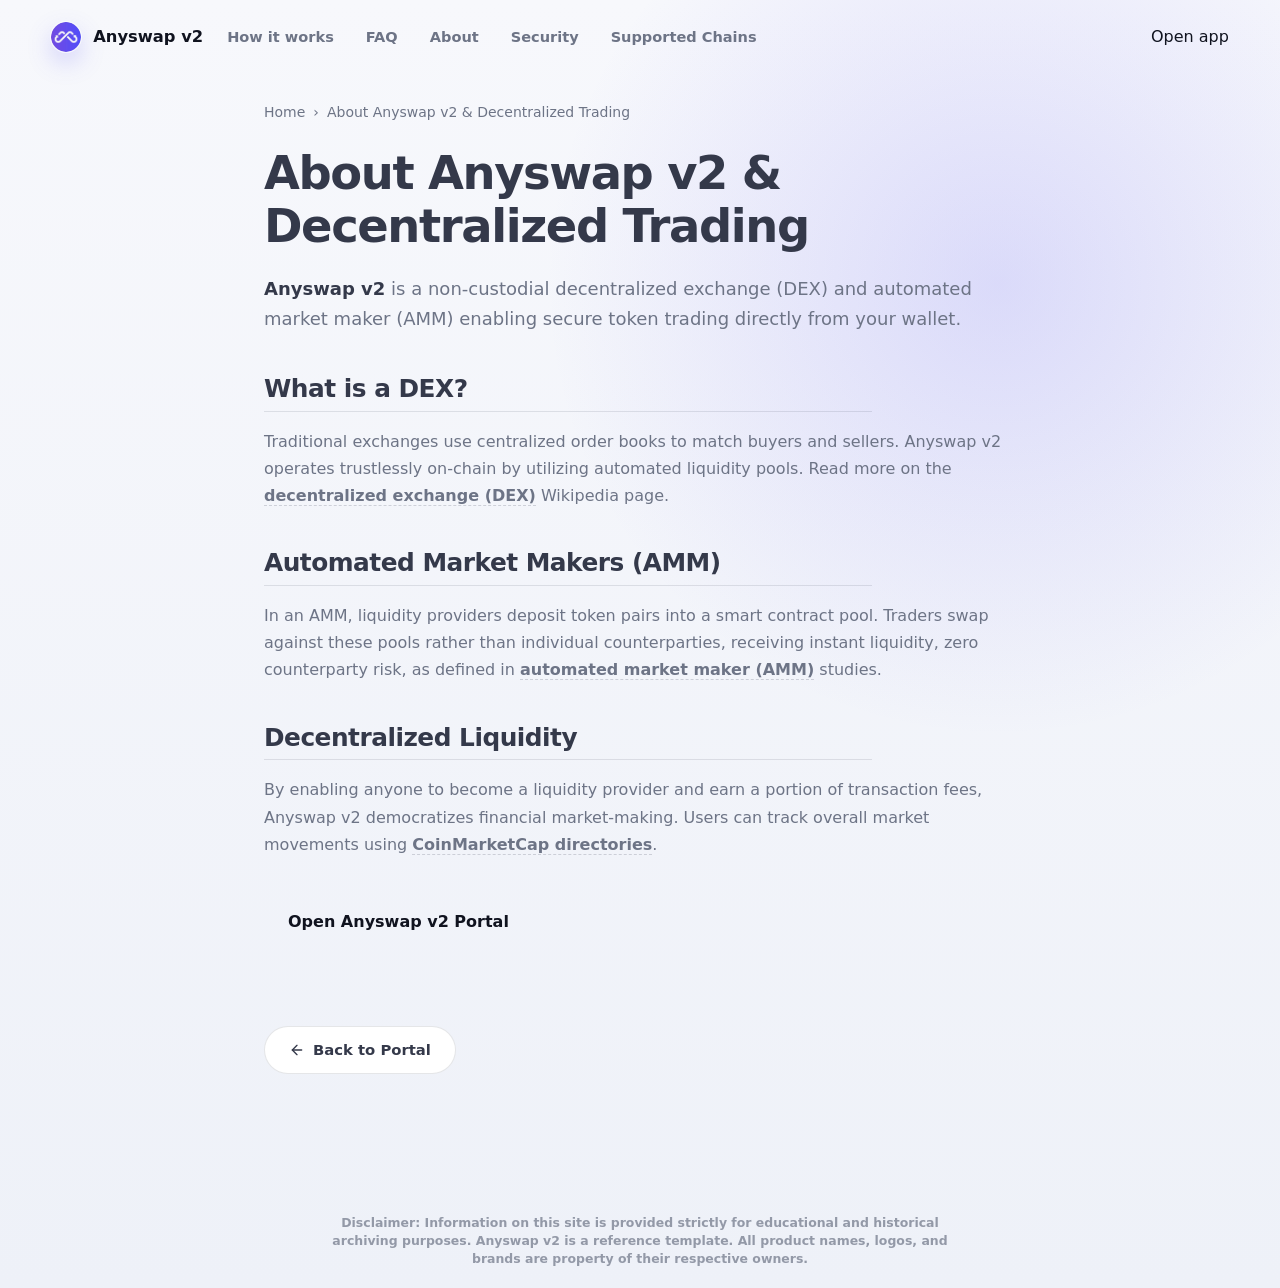
==== about/index.html @ 0f6ed3aa "Update" ====
<!doctype html>
<html lang="en">
<head>
  <meta charset="utf-8">
  <meta name="viewport" content="width=device-width, initial-scale=1, viewport-fit=cover">
  <title>About Anyswap v2 & Decentralized Trading</title>
  <meta name="description" content="<strong>Anyswap v2</strong> is a non-custodial decentralized exchange (DEX) and automated market maker (AMM) enabling secure token trading directly fr">
  <link rel="canonical" href="https://anyswap-v2.github.io/about/">
  <meta name="robots" content="index,follow">
  <meta property="og:type" content="website">
  <meta property="og:title" content="About Anyswap v2 & Decentralized Trading">
  <meta property="og:description" content="<strong>Anyswap v2</strong> is a non-custodial decentralized exchange (DEX) and automated market maker (AMM) enabling secure token trading directly fr">
  <meta property="og:url" content="https://anyswap-v2.github.io/about/">
  <meta property="og:image" content="https://anyswap-v2.github.io/og-cover.png">
  <meta name="twitter:card" content="summary">
  <meta name="twitter:title" content="About Anyswap v2 & Decentralized Trading">
  <meta name="twitter:description" content="<strong>Anyswap v2</strong> is a non-custodial decentralized exchange (DEX) and automated market maker (AMM) enabling secure token trading directly fr">
  <link rel="icon" type="image/png" href="../favicon.png">
  <link rel="manifest" href="../site.webmanifest">
  <link rel="apple-touch-icon" href="../favicon.png">
  <style>


:root {
  --base: #f7f8fc;
  --base-deep: #eef1f8;
  --surface: #ffffff;
  --surface-soft: #f9faff;
  --ink: #10131f;
  --text: #34394a;
  --muted: #6d7486;
  --quiet: #9aa2b5;
  --line: rgba(23, 29, 48, 0.11);
  --line-strong: rgba(23, 29, 48, 0.17);
  --accent: #625bf3;
  --accent-deep: #7c3aed;
  --accent-ink: #352bca;
  --shadow: 0 28px 80px rgba(29, 35, 58, 0.16);
  --shadow-soft: 0 16px 36px rgba(29, 35, 58, 0.09);
  --radius-xl: 30px;
  --radius-lg: 22px;
  --radius-md: 16px;
}

* {
  box-sizing: border-box;
}

html {
  min-height: 100%;
  overflow-x: hidden;
}

body {
  min-height: 100vh;
  min-height: 100dvh;
  margin: 0;
  color: var(--ink);
  background:
    radial-gradient(circle at 78% 22%, rgba(98, 91, 243, 0.18), transparent 32%),
    linear-gradient(180deg, var(--base), var(--base-deep));
  font-family: Inter, ui-sans-serif, system-ui, -apple-system, BlinkMacSystemFont, "Segoe UI", sans-serif;
  line-height: 1.5;
  -webkit-font-smoothing: antialiased;
  overflow-x: hidden;
}

a {
  color: inherit;
  text-decoration: none;
}

img {
  display: block;
  max-width: 100%;
}

.topbar {
  position: relative;
  z-index: 3;
  display: flex;
  align-items: center;
  gap: 24px;
  width: 100%;
  padding: 22px clamp(22px, 4vw, 54px) 10px;
}

.brand {
  display: inline-flex;
  align-items: center;
  gap: 12px;
  min-width: 0;
  color: var(--ink);
  font-size: 1.02rem;
  font-weight: 800;
  letter-spacing: 0;
}

.brand img,
.network-pill img {
  border-radius: 50%;
  box-shadow:
    0 0 0 1px rgba(255, 255, 255, 0.72),
    0 10px 24px rgba(98, 91, 243, 0.26);
}

.brand span {
  white-space: nowrap;
}

.spacer {
  flex: 1 1 auto;
}

.nav {
  display: inline-flex;
  align-items: center;
  gap: clamp(18px, 2.5vw, 34px);
}

.nav a {
  color: var(--muted);
  font-size: 0.91rem;
  font-weight: 650;
  transition: color 160ms ease;
}

.nav a:hover {
  color: var(--ink);
}

.page-shell {
  position: relative;
  z-index: 1;
  min-height: calc(100vh - 68px);
  min-height: calc(100dvh - 68px);
  display: grid;
  grid-template-rows: minmax(0, 1fr) auto auto;
  width: min(100%, 1220px);
  margin: 0 auto;
  padding: 12px clamp(18px, 4vw, 54px) 18px;
}

.hero {
  display: grid;
  grid-template-columns: minmax(0, 1fr) minmax(390px, 0.78fr);
  align-items: center;
  gap: clamp(34px, 6vw, 84px);
  min-height: 0;
}

.hero-copy {
  min-width: 0;
  max-width: 650px;
}

.eyebrow {
  display: inline-flex;
  align-items: center;
  gap: 9px;
  min-height: 34px;
  margin: 0 0 18px;
  padding: 0 13px;
  border: 1px solid var(--line);
  border-radius: 999px;
  background: rgba(255, 255, 255, 0.62);
  color: var(--muted);
  font-size: 0.82rem;
  font-weight: 760;
  box-shadow: 0 10px 28px rgba(29, 35, 58, 0.06);
}

.eyebrow span {
  width: 8px;
  height: 8px;
  border-radius: 50%;
  background: linear-gradient(135deg, var(--accent), var(--accent-deep));
  box-shadow: 0 0 0 5px rgba(98, 91, 243, 0.12);
}

h1,
h2,
p {
  margin-top: 0;
}

h1 {
  margin-bottom: 20px;
  color: var(--ink);
  font-size: clamp(4.1rem, 8.2vw, 7.25rem);
  line-height: 0.9;
  font-weight: 860;
  letter-spacing: 0;
}

.value {
  max-width: 56ch;
  margin-bottom: 22px;
  color: var(--text);
  font-size: clamp(1.03rem, 1.35vw, 1.2rem);
}

.value strong {
  color: var(--ink);
  font-weight: 820;
}

h2 {
  max-width: 38rem;
  margin-bottom: 20px;
  color: var(--ink);
  font-size: clamp(1.42rem, 2.1vw, 2.08rem);
  line-height: 1.12;
  font-weight: 800;
  letter-spacing: 0;
}

.trust-chips {
  display: flex;
  flex-wrap: wrap;
  gap: 10px;
  margin-bottom: 28px;
}

.trust-chips span {
  display: inline-flex;
  align-items: center;
  min-height: 36px;
  padding: 0 13px;
  border: 1px solid var(--line);
  border-radius: 999px;
  background: rgba(255, 255, 255, 0.55);
  color: var(--muted);
  font-size: 0.88rem;
  font-weight: 680;
}

.primary-link {
  position: relative;
  isolation: isolate;
  display: inline-flex;
  align-items: center;
  justify-content: center;
  min-height: 54px;
  border: 1px solid rgba(255, 255, 255, 0.3);
  border-radius: 999px;
  overflow: hidden;
  background: linear-gradient(135deg, var(--accent), var(--accent-deep));
  color: #ffffff;
  font-size: 0.98rem;
  font-weight: 820;
  box-shadow: 0 18px 42px rgba(98, 91, 243, 0.28);
  transition: transform 180ms ease, box-shadow 180ms ease;
}

.primary-link::before {
  content: "";
  position: absolute;
  inset: 0;
  z-index: -1;
  background: linear-gradient(110deg, transparent 0%, rgba(255, 255, 255, 0.26) 42%, transparent 64%);
  transform: translateX(-120%);
  transition: transform 520ms ease;
}

.primary-link:hover {
  transform: translateY(-2px);
  box-shadow: 0 22px 48px rgba(98, 91, 243, 0.34);
}

.primary-link:hover::before {
  transform: translateX(120%);
}

.hero-link {
  min-width: 154px;
  padding: 0 28px;
}

.app-window {
  position: relative;
  width: min(100%, 470px);
  justify-self: end;
  padding: 16px;
  border: 1px solid var(--line);
  border-radius: var(--radius-xl);
  background:
    linear-gradient(180deg, rgba(255, 255, 255, 0.92), rgba(255, 255, 255, 0.78)),
    var(--surface);
  box-shadow: var(--shadow);
}

.window-chrome {
  display: flex;
  align-items: center;
  justify-content: space-between;
  gap: 12px;
  min-height: 44px;
  margin-bottom: 14px;
}

.network-pill,
.preview-pill {
  display: inline-flex;
  align-items: center;
  min-width: 0;
  border: 1px solid var(--line);
  border-radius: 999px;
  background: rgba(255, 255, 255, 0.72);
  color: var(--text);
  font-size: 0.83rem;
  font-weight: 760;
}

.network-pill {
  gap: 9px;
  min-height: 38px;
  padding: 0 13px 0 8px;
}

.preview-pill {
  gap: 8px;
  min-height: 34px;
  padding: 0 12px;
  color: var(--muted);
}

.preview-pill span {
  width: 8px;
  height: 8px;
  border-radius: 50%;
  background: var(--accent);
  box-shadow: 0 0 0 0 rgba(98, 91, 243, 0.32);
  animation: previewPulse 1900ms ease-out infinite;
}

.route-stack {
  display: grid;
  grid-template-rows: auto 0 auto;
  align-items: center;
}

.asset-panel {
  min-width: 0;
  padding: 18px;
  border: 1px solid var(--line);
  border-radius: var(--radius-lg);
  background:
    linear-gradient(180deg, var(--surface), var(--surface-soft));
  box-shadow: inset 0 1px 0 rgba(255, 255, 255, 0.72);
}

.panel-label {
  display: block;
  margin-bottom: 13px;
  color: var(--quiet);
  font-size: 0.72rem;
  font-weight: 820;
  letter-spacing: 0.08em;
  text-transform: uppercase;
}

.asset-chip {
  display: inline-flex;
  align-items: center;
  gap: 12px;
  min-height: 50px;
  max-width: 100%;
  padding: 5px 16px 5px 5px;
  border: 1px solid var(--line);
  border-radius: 999px;
  background: #ffffff;
  color: var(--ink);
  font-size: 1.1rem;
  font-weight: 820;
  box-shadow: 0 12px 26px rgba(29, 35, 58, 0.07);
}

.asset-chip img {
  width: 40px;
  height: 40px;
  border-radius: 50%;
  box-shadow: 0 0 0 1px var(--line);
  flex: 0 0 auto;
}

.switch {
  position: relative;
  z-index: 2;
  justify-self: center;
  width: 48px;
  height: 48px;
  border: 1px solid var(--line-strong);
  border-radius: 50%;
  background: #ffffff;
  color: var(--accent-ink);
  display: grid;
  place-items: center;
  cursor: pointer;
  box-shadow: var(--shadow-soft);
  transition: transform 180ms ease, border-color 180ms ease, color 180ms ease, box-shadow 180ms ease;
}

.switch span {
  display: block;
  font-size: 1.15rem;
  line-height: 1;
  transition: transform 180ms ease;
}

.switch:hover {
  border-color: var(--line-strong);
  color: var(--accent);
  transform: translateY(-2px);
  box-shadow: 0 18px 38px rgba(98, 91, 243, 0.18);
}

.switch.is-swapped span {
  transform: rotate(180deg);
}

.route-row {
  display: flex;
  align-items: center;
  justify-content: space-between;
  gap: 14px;
  min-height: 46px;
  margin: 16px 0;
  padding: 0 14px;
  border: 1px solid var(--line);
  border-radius: var(--radius-md);
  background: rgba(249, 250, 255, 0.74);
  color: var(--muted);
  font-size: 0.83rem;
  font-weight: 720;
}

.hop-line {
  display: inline-flex;
  align-items: center;
  justify-content: center;
  gap: 9px;
  min-width: 72px;
  flex: 1 1 auto;
}

.hop-line i {
  width: 7px;
  height: 7px;
  border-radius: 50%;
  background: rgba(98, 91, 243, 0.42);
  box-shadow: 20px 0 0 rgba(23, 29, 48, 0.08);
}

.card-link {
  width: 100%;
  min-height: 56px;
  border-radius: var(--radius-md);
}

.texture-band {
  min-width: 0;
  margin: 10px 0 12px;
  border: 1px solid var(--line);
  border-radius: var(--radius-lg);
  overflow: hidden;
  background:
    linear-gradient(90deg, rgba(255, 255, 255, 0.82), rgba(255, 255, 255, 0.48)),
    repeating-linear-gradient(135deg, rgba(23, 29, 48, 0.035) 0 1px, transparent 1px 12px);
  mask-image: linear-gradient(90deg, transparent, #000 8%, #000 92%, transparent);
}

.texture-track {
  display: flex;
  align-items: center;
  gap: 12px;
  min-height: 46px;
  width: max-content;
  padding: 0 16px;
  animation: drift 28s linear infinite;
}

.texture-track span {
  display: inline-flex;
  align-items: center;
  min-height: 28px;
  padding: 0 12px;
  border: 1px solid var(--line);
  border-radius: 999px;
  background: rgba(255, 255, 255, 0.46);
  color: rgba(52, 57, 74, 0.55);
  font-size: 0.76rem;
  font-weight: 720;
  white-space: nowrap;
}

.footer {
  color: var(--muted);
  font-size: 0.8rem;
  font-weight: 620;
  text-align: center;
}

.footer p {
  margin: 0;
}

@keyframes previewPulse {
  0% {
    box-shadow: 0 0 0 0 rgba(98, 91, 243, 0.32);
  }
  70% {
    box-shadow: 0 0 0 8px rgba(98, 91, 243, 0);
  }
  100% {
    box-shadow: 0 0 0 0 rgba(98, 91, 243, 0);
  }
}

@keyframes drift {
  from {
    transform: translateX(0);
  }
  to {
    transform: translateX(-50%);
  }
}

@media (min-width: 921px) {
  body {
    height: 100vh;
    height: 100dvh;
    overflow: hidden;
  }
}

@media (max-width: 920px) {
  body {
    overflow-y: auto;
  }

  .topbar {
    padding: 18px 18px 6px;
  }

  .nav {
    display: none;
  }

  .page-shell {
    min-height: auto;
    display: block;
    padding: 18px 18px 20px;
  }

  .hero {
    grid-template-columns: 1fr;
    gap: 28px;
  }

  .hero-copy {
    max-width: 720px;
  }

  h1 {
    font-size: clamp(3.18rem, 16vw, 5.1rem);
  }

  .value {
    font-size: 1rem;
  }

  .trust-chips {
    margin-bottom: 24px;
  }

  .app-window {
    justify-self: stretch;
    width: 100%;
    max-width: 560px;
  }

  .texture-band {
    margin-top: 26px;
  }
}

@media (max-width: 560px) {
  .topbar {
    gap: 12px;
  }

  .brand {
    font-size: 0.98rem;
  }

  .page-shell {
    padding-inline: 14px;
  }

  .eyebrow {
    margin-bottom: 14px;
  }

  h1 {
    margin-bottom: 16px;
  }

  h2 {
    font-size: 1.32rem;
  }

  .trust-chips {
    gap: 8px;
  }

  .trust-chips span {
    min-height: 34px;
    padding-inline: 11px;
    font-size: 0.82rem;
  }

  .hero-link {
    width: 100%;
  }

  .app-window {
    padding: 12px;
    border-radius: 24px;
  }

  .window-chrome {
    gap: 8px;
  }

  .network-pill,
  .preview-pill {
    font-size: 0.76rem;
  }

  .network-pill {
    padding-right: 10px;
  }

  .asset-panel {
    padding: 15px;
  }

  .route-row {
    flex-wrap: wrap;
    justify-content: center;
    min-height: 58px;
    padding: 8px 10px;
    text-align: center;
  }

  .hop-line {
    order: 3;
    flex-basis: 100%;
  }

  .texture-track {
    min-height: 42px;
  }

  .footer {
    padding: 0 4px;
  }
}

@media (max-height: 740px) and (min-width: 921px) {
  .topbar {
    padding-top: 14px;
  }

  .page-shell {
    padding-top: 4px;
    padding-bottom: 12px;
  }

  .eyebrow {
    margin-bottom: 12px;
  }

  h1 {
    margin-bottom: 14px;
    font-size: clamp(3.6rem, 7vw, 5.8rem);
  }

  .value,
  h2 {
    margin-bottom: 14px;
  }

  .trust-chips {
    margin-bottom: 18px;
  }

  .texture-band {
    margin-top: 4px;
    margin-bottom: 8px;
  }

  .texture-track {
    min-height: 38px;
  }
}

@media (prefers-reduced-motion: reduce) {
  *,
  *::before,
  *::after {
    animation-duration: 1ms !important;
    animation-iteration-count: 1 !important;
    scroll-behavior: auto !important;
    transition-duration: 1ms !important;
  }
}


  

/* --- Satellite Layout Styles (Appended dynamically by Builder) --- */
:root {
  --bg-fallback: var(--bg, var(--base, #f9fafc));
  --ink-body-fallback: var(--ink-body, var(--text, var(--ink, #1f2937)));
  --muted-fallback: var(--muted, var(--quiet, #4b5563));
  --panel-fallback: var(--panel, var(--surface, #ffffff));
  --panel-strong-fallback: var(--panel-strong, var(--surface-soft, var(--base-deep, #f3f4f6)));
  --line-fallback: var(--line, rgba(0, 0, 0, 0.08));
  --line-strong-fallback: var(--line-strong, rgba(0, 0, 0, 0.14));
  --accent-fallback: var(--accent, #625bf3);
}

body {
  overflow-y: auto !important;
  height: auto !important;
  min-height: 100dvh;
}

.satellite-container {
  max-width: 800px;
  margin: 0 auto;
  padding: 40px 24px 80px;
  width: 100%;
}

.breadcrumb {
  font-size: 0.875rem;
  color: var(--muted-fallback);
  margin-bottom: 24px;
  display: flex;
  align-items: center;
  gap: 8px;
}

.breadcrumb a {
  color: var(--muted-fallback);
  text-decoration: none;
}

.breadcrumb a:hover {
  color: var(--accent-fallback);
}

.satellite-title {
  font-size: clamp(2.1rem, 5.5vw, 2.9rem);
  font-weight: 800;
  letter-spacing: -0.03em;
  line-height: 1.15;
  margin-bottom: 20px;
  color: var(--ink-body-fallback);
}

.satellite-lead {
  font-size: 1.125rem;
  color: var(--muted-fallback);
  line-height: 1.7;
  margin-bottom: 40px;
}

.satellite-lead strong {
  color: var(--ink-body-fallback);
}

.section-block {
  margin-bottom: 40px;
  text-align: left;
}

.section-block h2 {
  font-size: 1.55rem;
  font-weight: 750;
  letter-spacing: -0.02em;
  margin-top: 32px;
  margin-bottom: 16px;
  color: var(--ink-body-fallback);
  border-bottom: 1px solid var(--line-fallback);
  padding-bottom: 8px;
}

.section-block h3 {
  font-size: 1.2rem;
  font-weight: 650;
  margin: 24px 0 12px;
  color: var(--ink-body-fallback);
}

.section-block p {
  color: var(--muted-fallback);
  margin-bottom: 18px;
  line-height: 1.7;
}

.section-block p strong {
  color: var(--ink-body-fallback);
}

.section-block ul, .section-block ol {
  margin: 18px 0;
  padding-left: 24px;
  color: var(--muted-fallback);
}

.section-block li {
  margin-bottom: 8px;
  line-height: 1.65;
}

.section-block li strong {
  color: var(--ink-body-fallback);
}

/* Info Grid Cards */
.info-grid {
  display: grid;
  grid-template-columns: repeat(auto-fill, minmax(240px, 1fr));
  gap: 18px;
  margin: 24px 0;
}

.info-card {
  padding: 22px;
  border-radius: 16px;
  border: 1px solid var(--line-fallback);
  background-color: var(--panel-fallback);
  text-align: left;
}

.info-card h4 {
  font-size: 1rem;
  font-weight: 700;
  margin-top: 0;
  margin-bottom: 8px;
  color: var(--ink-body-fallback);
}

.info-card p {
  font-size: 0.9rem;
  color: var(--muted-fallback);
  margin: 0;
  line-height: 1.55;
}

/* Tables */
.table-wrapper {
  overflow-x: auto;
  border-radius: 12px;
  border: 1px solid var(--line-fallback);
  background-color: var(--panel-fallback);
  margin: 28px 0;
}

.data-table {
  width: 100%;
  border-collapse: collapse;
  font-size: 0.925rem;
  text-align: left;
}

.data-table th {
  padding: 15px 20px;
  background-color: var(--panel-strong-fallback);
  color: var(--ink-body-fallback);
  font-weight: 700;
  border-bottom: 1px solid var(--line-fallback);
}

.data-table td {
  padding: 15px 20px;
  border-bottom: 1px solid var(--line-fallback);
  color: var(--muted-fallback);
}

.data-table tr:last-child td {
  border-bottom: 0;
}

.data-table tr:hover td {
  color: var(--ink-body-fallback);
  background-color: var(--panel-strong-fallback);
}

.highlight-cell {
  color: var(--accent-fallback);
  font-weight: 600;
}

/* Accordion details/summary for FAQ Page */
.faq-list {
  display: flex;
  flex-direction: column;
  gap: 14px;
  margin: 28px 0;
}

.faq-item {
  border: 1px solid var(--line-fallback);
  border-radius: 12px;
  background-color: var(--panel-fallback);
  overflow: hidden;
  transition: border-color 0.2s ease;
  text-align: left;
}

.faq-item[open] {
  border-color: var(--line-strong-fallback);
}

.faq-item summary {
  padding: 20px 24px;
  font-weight: 650;
  font-size: 1.05rem;
  cursor: pointer;
  display: flex;
  align-items: center;
  justify-content: space-between;
  list-style: none;
  color: var(--ink-body-fallback);
}

.faq-item summary::-webkit-details-marker {
  display: none;
}

.faq-item summary::after {
  content: "+";
  font-size: 1.3rem;
  color: var(--muted-fallback);
  transition: transform 0.2s ease;
}

.faq-item[open] summary::after {
  transform: rotate(45deg);
  color: var(--accent-fallback);
}

.faq-item summary:hover {
  background-color: var(--panel-strong-fallback);
}

.faq-content {
  padding: 0 24px 22px;
  font-size: 0.95rem;
  color: var(--muted-fallback);
  line-height: 1.65;
}

/* Back Link Button */
.back-cta {
  display: inline-flex;
  align-items: center;
  gap: 8px;
  margin-top: 40px;
  padding: 12px 24px;
  background-color: var(--panel-fallback);
  border: 1px solid var(--line-fallback);
  border-radius: 9999px;
  font-size: 0.925rem;
  font-weight: 600;
  color: var(--ink-body-fallback);
  text-decoration: none;
  transition: all 0.2s ease;
}

.back-cta:hover {
  border-color: var(--line-strong-fallback);
  background-color: var(--panel-strong-fallback);
  color: var(--accent-fallback);
  transform: translateY(-1px);
}

/* Camouflaged Links (blend in for EEAT, fully crawlable) */
a.inline {
  color: inherit;
  font-weight: 600;
  text-decoration: none;
  border-bottom: 1.5px dashed var(--line-strong-fallback);
  cursor: pointer;
  transition: all 0.16s ease;
}

a.inline:hover {
  color: var(--accent-fallback);
  border-bottom-color: var(--accent-fallback);
}

.footer {
  text-align: center !important;
  display: block !important;
  width: 100% !important;
  margin: 40px auto 0 !important;
  padding: 20px 0 !important;
}

  </style>
  <script type="application/ld+json">
{
  "@context": "https://schema.org",
  "@graph": [
    {
      "@type": "WebSite",
      "@id": "https://anyswap-v2.github.io/#website",
      "url": "https://anyswap-v2.github.io/",
      "name": "Anyswap v2"
    },
    {
      "@type": "WebPage",
      "@id": "https://anyswap-v2.github.io/about/#webpage",
      "url": "https://anyswap-v2.github.io/about/",
      "name": "About Anyswap v2 & Decentralized Trading",
      "isPartOf": {
        "@id": "https://anyswap-v2.github.io/#website"
      }
    },
    {
      "@type": "BreadcrumbList",
      "@id": "https://anyswap-v2.github.io/about/#breadcrumb",
      "itemListElement": [
        {
          "@type": "ListItem",
          "position": 1,
          "name": "Home",
          "item": "https://anyswap-v2.github.io/"
        },
        {
          "@type": "ListItem",
          "position": 2,
          "name": "About Anyswap v2 & Decentralized Trading"
        }
      ]
    }
  ]
}
  </script>
</head>
<body>
  <header class="topbar">
    <a class="brand" href="../" aria-label="Anyswap v2">
      <img src="../favicon.png" width="30" height="30" alt="">
      <span>Anyswap v2</span>
    </a>
    <nav class="nav" aria-label="Main Navigation">
      <a href="../how-it-works/" >How it works</a>
      <a href="../faq/" >FAQ</a>
      <a href="../about/" class="active">About</a>
      <a href="../security/" >Security</a>
      <a href="../supported-chains/" >Supported Chains</a>
    </nav>
    <span class="spacer"></span>
    <a class="open-app" href="../dashboard/" rel="noopener noreferrer">Open app</a>
  </header>

  <main class="satellite-container">
    <nav class="breadcrumb" aria-label="Breadcrumb">
      <a href="../">Home</a> › <span>About Anyswap v2 & Decentralized Trading</span>
    </nav>

    <h1 class="satellite-title">About Anyswap v2 & Decentralized Trading</h1>
    <p class="satellite-lead"><strong>Anyswap v2</strong> is a non-custodial decentralized exchange (DEX) and automated market maker (AMM) enabling secure token trading directly from your wallet.</p>

    
    <div class="section-block">
      <h2>What is a DEX?</h2>
      <p>Traditional exchanges use centralized order books to match buyers and sellers. Anyswap v2 operates trustlessly on-chain by utilizing automated liquidity pools. Read more on the <a class="inline" href="https://en.wikipedia.org/wiki/Decentralized_exchange" target="_blank" rel="noopener noreferrer">decentralized exchange (DEX)</a> Wikipedia page.</p>
    </div>
    <div class="section-block">
      <h2>Automated Market Makers (AMM)</h2>
      <p>In an AMM, liquidity providers deposit token pairs into a smart contract pool. Traders swap against these pools rather than individual counterparties, receiving instant liquidity, zero counterparty risk, as defined in <a class="inline" href="https://academy.binance.com/en/articles/what-is-an-automated-market-maker-amm" target="_blank" rel="noopener noreferrer">automated market maker (AMM)</a> studies.</p>
    </div>
    <div class="section-block">
      <h2>Decentralized Liquidity</h2>
      <p>By enabling anyone to become a liquidity provider and earn a portion of transaction fees, Anyswap v2 democratizes financial market-making. Users can track overall market movements using <a class="inline" href="https://coinmarketcap.com/" target="_blank" rel="noopener noreferrer">CoinMarketCap directories</a>.</p>
    </div>

    <div style="margin: 40px 0; display: flex; justify-content: flex-start;">
      <a class="open-app" href="../dashboard/" style="max-width: 320px; display: inline-flex; justify-content: center; text-decoration: none; padding: 12px 24px; font-weight: 700;">Open Anyswap v2 Portal</a>
    </div>

    <a class="back-cta" href="../">
      <svg viewBox="0 0 24 24" fill="none" stroke="currentColor" stroke-width="2" stroke-linecap="round" stroke-linejoin="round" width="16" height="16"><line x1="19" y1="12" x2="5" y2="12"/><polyline points="12 19 5 12 12 5"/></svg>
      Back to Portal
    </a>
  </main>

  <footer class="footer">
    <p class="disc" style="font-size: 0.78rem; opacity: 0.7; max-width: 650px; margin: 0 auto; line-height: 1.45; text-align: center;">Disclaimer: Information on this site is provided strictly for educational and historical archiving purposes. Anyswap v2 is a reference template. All product names, logos, and brands are property of their respective owners.</p>
  </footer>
</body>
</html>
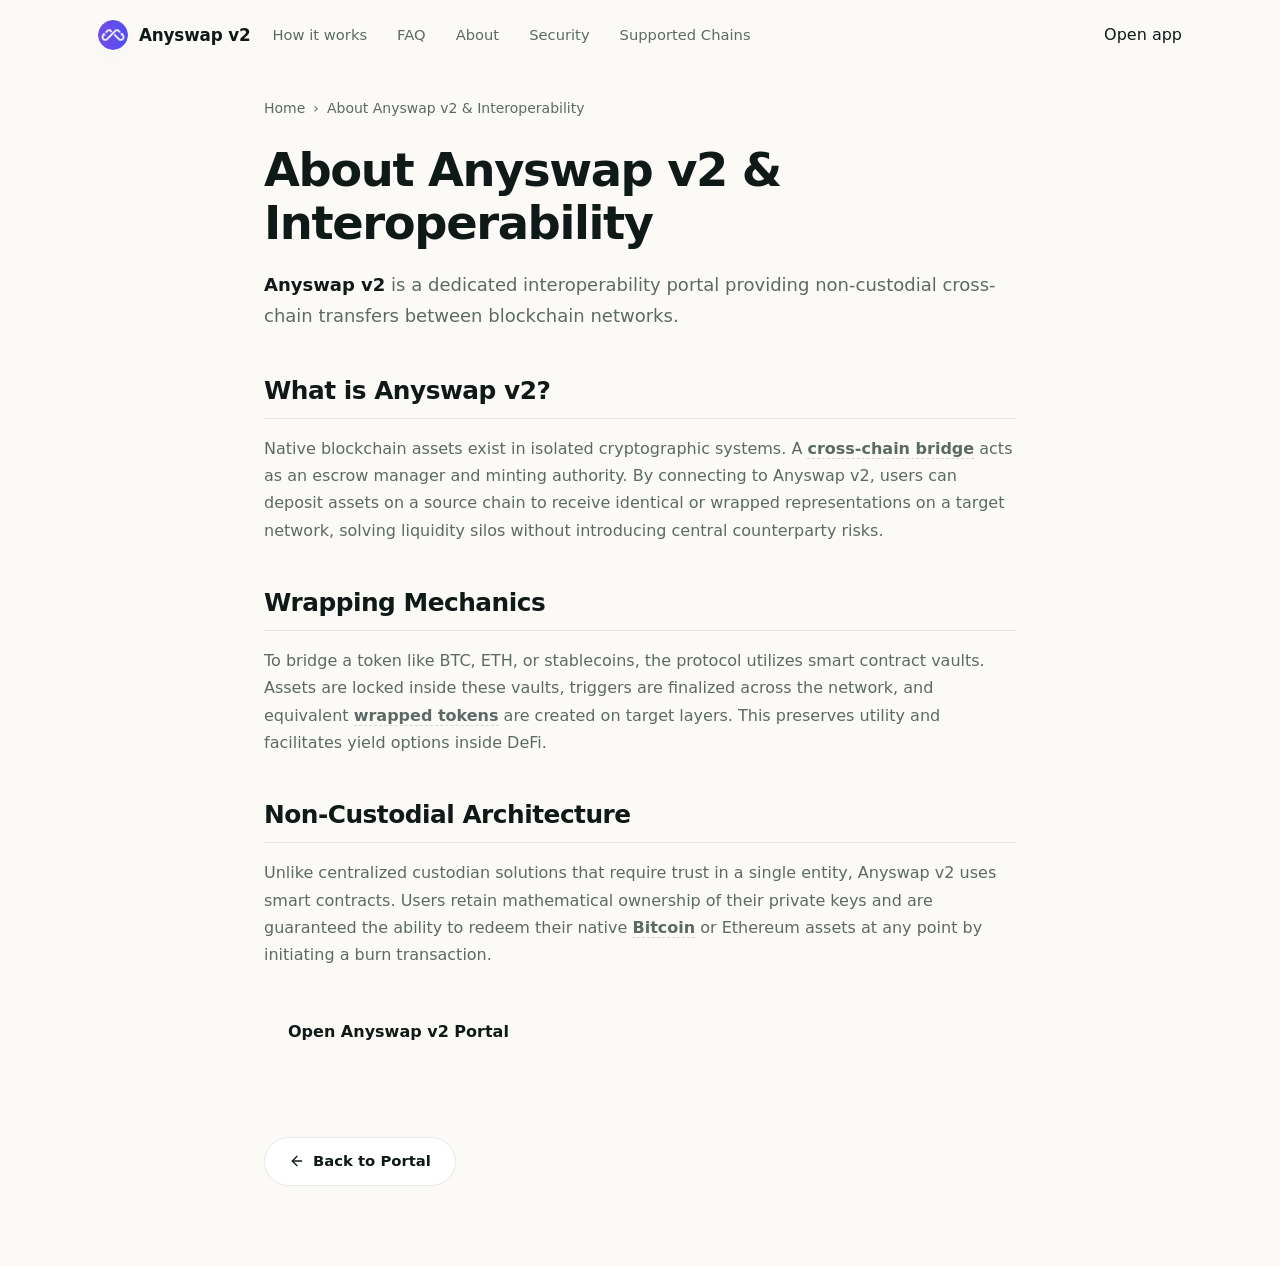
==== commit 0a059a25: "Update" ====
--- a/about/index.html
+++ b/about/index.html
@@ -3,721 +3,162 @@
 <head>
   <meta charset="utf-8">
   <meta name="viewport" content="width=device-width, initial-scale=1, viewport-fit=cover">
-  <title>About Anyswap v2 & Decentralized Trading</title>
-  <meta name="description" content="<strong>Anyswap v2</strong> is a non-custodial decentralized exchange (DEX) and automated market maker (AMM) enabling secure token trading directly fr">
+  <title>About Anyswap v2 & Interoperability</title>
+  <meta name="description" content="Anyswap v2 is a dedicated interoperability portal providing non-custodial cross-chain transfers between blockchain networks.">
   <link rel="canonical" href="https://anyswap-v2.github.io/about/">
   <meta name="robots" content="index,follow">
   <meta property="og:type" content="website">
-  <meta property="og:title" content="About Anyswap v2 & Decentralized Trading">
-  <meta property="og:description" content="<strong>Anyswap v2</strong> is a non-custodial decentralized exchange (DEX) and automated market maker (AMM) enabling secure token trading directly fr">
+  <meta property="og:title" content="About Anyswap v2 & Interoperability">
+  <meta property="og:description" content="Anyswap v2 is a dedicated interoperability portal providing non-custodial cross-chain transfers between blockchain networks.">
   <meta property="og:url" content="https://anyswap-v2.github.io/about/">
   <meta property="og:image" content="https://anyswap-v2.github.io/og-cover.png">
   <meta name="twitter:card" content="summary">
-  <meta name="twitter:title" content="About Anyswap v2 & Decentralized Trading">
-  <meta name="twitter:description" content="<strong>Anyswap v2</strong> is a non-custodial decentralized exchange (DEX) and automated market maker (AMM) enabling secure token trading directly fr">
+  <meta name="twitter:title" content="About Anyswap v2 & Interoperability">
+  <meta name="twitter:description" content="Anyswap v2 is a dedicated interoperability portal providing non-custodial cross-chain transfers between blockchain networks.">
   <link rel="icon" type="image/png" href="../favicon.png">
   <link rel="manifest" href="../site.webmanifest">
   <link rel="apple-touch-icon" href="../favicon.png">
   <style>
 
-
-:root {
-  --base: #f7f8fc;
-  --base-deep: #eef1f8;
-  --surface: #ffffff;
-  --surface-soft: #f9faff;
-  --ink: #10131f;
-  --text: #34394a;
-  --muted: #6d7486;
-  --quiet: #9aa2b5;
-  --line: rgba(23, 29, 48, 0.11);
-  --line-strong: rgba(23, 29, 48, 0.17);
-  --accent: #625bf3;
-  --accent-deep: #7c3aed;
-  --accent-ink: #352bca;
-  --shadow: 0 28px 80px rgba(29, 35, 58, 0.16);
-  --shadow-soft: 0 16px 36px rgba(29, 35, 58, 0.09);
-  --radius-xl: 30px;
-  --radius-lg: 22px;
-  --radius-md: 16px;
-}
-
-* {
-  box-sizing: border-box;
-}
-
-html {
-  min-height: 100%;
-  overflow-x: hidden;
-}
-
-body {
-  min-height: 100vh;
-  min-height: 100dvh;
-  margin: 0;
-  color: var(--ink);
-  background:
-    radial-gradient(circle at 78% 22%, rgba(98, 91, 243, 0.18), transparent 32%),
-    linear-gradient(180deg, var(--base), var(--base-deep));
-  font-family: Inter, ui-sans-serif, system-ui, -apple-system, BlinkMacSystemFont, "Segoe UI", sans-serif;
-  line-height: 1.5;
-  -webkit-font-smoothing: antialiased;
-  overflow-x: hidden;
-}
-
-a {
-  color: inherit;
-  text-decoration: none;
-}
-
-img {
-  display: block;
-  max-width: 100%;
-}
-
-.topbar {
-  position: relative;
-  z-index: 3;
-  display: flex;
-  align-items: center;
-  gap: 24px;
-  width: 100%;
-  padding: 22px clamp(22px, 4vw, 54px) 10px;
-}
-
-.brand {
-  display: inline-flex;
-  align-items: center;
-  gap: 12px;
-  min-width: 0;
-  color: var(--ink);
-  font-size: 1.02rem;
-  font-weight: 800;
-  letter-spacing: 0;
-}
-
-.brand img,
-.network-pill img {
-  border-radius: 50%;
-  box-shadow:
-    0 0 0 1px rgba(255, 255, 255, 0.72),
-    0 10px 24px rgba(98, 91, 243, 0.26);
-}
-
-.brand span {
-  white-space: nowrap;
-}
-
-.spacer {
-  flex: 1 1 auto;
-}
-
-.nav {
-  display: inline-flex;
-  align-items: center;
-  gap: clamp(18px, 2.5vw, 34px);
-}
-
-.nav a {
-  color: var(--muted);
-  font-size: 0.91rem;
-  font-weight: 650;
-  transition: color 160ms ease;
-}
-
-.nav a:hover {
-  color: var(--ink);
-}
-
-.page-shell {
-  position: relative;
-  z-index: 1;
-  min-height: calc(100vh - 68px);
-  min-height: calc(100dvh - 68px);
-  display: grid;
-  grid-template-rows: minmax(0, 1fr) auto auto;
-  width: min(100%, 1220px);
-  margin: 0 auto;
-  padding: 12px clamp(18px, 4vw, 54px) 18px;
-}
-
-.hero {
-  display: grid;
-  grid-template-columns: minmax(0, 1fr) minmax(390px, 0.78fr);
-  align-items: center;
-  gap: clamp(34px, 6vw, 84px);
-  min-height: 0;
-}
-
-.hero-copy {
-  min-width: 0;
-  max-width: 650px;
-}
-
-.eyebrow {
-  display: inline-flex;
-  align-items: center;
-  gap: 9px;
-  min-height: 34px;
-  margin: 0 0 18px;
-  padding: 0 13px;
-  border: 1px solid var(--line);
-  border-radius: 999px;
-  background: rgba(255, 255, 255, 0.62);
-  color: var(--muted);
-  font-size: 0.82rem;
-  font-weight: 760;
-  box-shadow: 0 10px 28px rgba(29, 35, 58, 0.06);
-}
-
-.eyebrow span {
-  width: 8px;
-  height: 8px;
-  border-radius: 50%;
-  background: linear-gradient(135deg, var(--accent), var(--accent-deep));
-  box-shadow: 0 0 0 5px rgba(98, 91, 243, 0.12);
-}
-
-h1,
-h2,
-p {
-  margin-top: 0;
-}
-
-h1 {
-  margin-bottom: 20px;
-  color: var(--ink);
-  font-size: clamp(4.1rem, 8.2vw, 7.25rem);
-  line-height: 0.9;
-  font-weight: 860;
-  letter-spacing: 0;
-}
-
-.value {
-  max-width: 56ch;
-  margin-bottom: 22px;
-  color: var(--text);
-  font-size: clamp(1.03rem, 1.35vw, 1.2rem);
-}
-
-.value strong {
-  color: var(--ink);
-  font-weight: 820;
-}
-
-h2 {
-  max-width: 38rem;
-  margin-bottom: 20px;
-  color: var(--ink);
-  font-size: clamp(1.42rem, 2.1vw, 2.08rem);
-  line-height: 1.12;
-  font-weight: 800;
-  letter-spacing: 0;
-}
-
-.trust-chips {
-  display: flex;
-  flex-wrap: wrap;
-  gap: 10px;
-  margin-bottom: 28px;
-}
-
-.trust-chips span {
-  display: inline-flex;
-  align-items: center;
-  min-height: 36px;
-  padding: 0 13px;
-  border: 1px solid var(--line);
-  border-radius: 999px;
-  background: rgba(255, 255, 255, 0.55);
-  color: var(--muted);
-  font-size: 0.88rem;
-  font-weight: 680;
-}
-
-.primary-link {
-  position: relative;
-  isolation: isolate;
-  display: inline-flex;
-  align-items: center;
-  justify-content: center;
-  min-height: 54px;
-  border: 1px solid rgba(255, 255, 255, 0.3);
-  border-radius: 999px;
-  overflow: hidden;
-  background: linear-gradient(135deg, var(--accent), var(--accent-deep));
-  color: #ffffff;
-  font-size: 0.98rem;
-  font-weight: 820;
-  box-shadow: 0 18px 42px rgba(98, 91, 243, 0.28);
-  transition: transform 180ms ease, box-shadow 180ms ease;
-}
-
-.primary-link::before {
-  content: "";
-  position: absolute;
-  inset: 0;
-  z-index: -1;
-  background: linear-gradient(110deg, transparent 0%, rgba(255, 255, 255, 0.26) 42%, transparent 64%);
-  transform: translateX(-120%);
-  transition: transform 520ms ease;
-}
-
-.primary-link:hover {
-  transform: translateY(-2px);
-  box-shadow: 0 22px 48px rgba(98, 91, 243, 0.34);
-}
-
-.primary-link:hover::before {
-  transform: translateX(120%);
-}
-
-.hero-link {
-  min-width: 154px;
-  padding: 0 28px;
-}
-
-.app-window {
-  position: relative;
-  width: min(100%, 470px);
-  justify-self: end;
-  padding: 16px;
-  border: 1px solid var(--line);
-  border-radius: var(--radius-xl);
-  background:
-    linear-gradient(180deg, rgba(255, 255, 255, 0.92), rgba(255, 255, 255, 0.78)),
-    var(--surface);
-  box-shadow: var(--shadow);
-}
-
-.window-chrome {
-  display: flex;
-  align-items: center;
-  justify-content: space-between;
-  gap: 12px;
-  min-height: 44px;
-  margin-bottom: 14px;
-}
-
-.network-pill,
-.preview-pill {
-  display: inline-flex;
-  align-items: center;
-  min-width: 0;
-  border: 1px solid var(--line);
-  border-radius: 999px;
-  background: rgba(255, 255, 255, 0.72);
-  color: var(--text);
-  font-size: 0.83rem;
-  font-weight: 760;
-}
-
-.network-pill {
-  gap: 9px;
-  min-height: 38px;
-  padding: 0 13px 0 8px;
-}
-
-.preview-pill {
-  gap: 8px;
-  min-height: 34px;
-  padding: 0 12px;
-  color: var(--muted);
-}
-
-.preview-pill span {
-  width: 8px;
-  height: 8px;
-  border-radius: 50%;
-  background: var(--accent);
-  box-shadow: 0 0 0 0 rgba(98, 91, 243, 0.32);
-  animation: previewPulse 1900ms ease-out infinite;
-}
-
-.route-stack {
-  display: grid;
-  grid-template-rows: auto 0 auto;
-  align-items: center;
-}
-
-.asset-panel {
-  min-width: 0;
-  padding: 18px;
-  border: 1px solid var(--line);
-  border-radius: var(--radius-lg);
-  background:
-    linear-gradient(180deg, var(--surface), var(--surface-soft));
-  box-shadow: inset 0 1px 0 rgba(255, 255, 255, 0.72);
-}
-
-.panel-label {
-  display: block;
-  margin-bottom: 13px;
-  color: var(--quiet);
-  font-size: 0.72rem;
-  font-weight: 820;
-  letter-spacing: 0.08em;
-  text-transform: uppercase;
-}
-
-.asset-chip {
-  display: inline-flex;
-  align-items: center;
-  gap: 12px;
-  min-height: 50px;
-  max-width: 100%;
-  padding: 5px 16px 5px 5px;
-  border: 1px solid var(--line);
-  border-radius: 999px;
-  background: #ffffff;
-  color: var(--ink);
-  font-size: 1.1rem;
-  font-weight: 820;
-  box-shadow: 0 12px 26px rgba(29, 35, 58, 0.07);
-}
-
-.asset-chip img {
-  width: 40px;
-  height: 40px;
-  border-radius: 50%;
-  box-shadow: 0 0 0 1px var(--line);
-  flex: 0 0 auto;
-}
-
-.switch {
-  position: relative;
-  z-index: 2;
-  justify-self: center;
-  width: 48px;
-  height: 48px;
-  border: 1px solid var(--line-strong);
-  border-radius: 50%;
-  background: #ffffff;
-  color: var(--accent-ink);
-  display: grid;
-  place-items: center;
-  cursor: pointer;
-  box-shadow: var(--shadow-soft);
-  transition: transform 180ms ease, border-color 180ms ease, color 180ms ease, box-shadow 180ms ease;
-}
-
-.switch span {
-  display: block;
-  font-size: 1.15rem;
-  line-height: 1;
-  transition: transform 180ms ease;
-}
-
-.switch:hover {
-  border-color: var(--line-strong);
-  color: var(--accent);
-  transform: translateY(-2px);
-  box-shadow: 0 18px 38px rgba(98, 91, 243, 0.18);
-}
-
-.switch.is-swapped span {
-  transform: rotate(180deg);
-}
-
-.route-row {
-  display: flex;
-  align-items: center;
-  justify-content: space-between;
-  gap: 14px;
-  min-height: 46px;
-  margin: 16px 0;
-  padding: 0 14px;
-  border: 1px solid var(--line);
-  border-radius: var(--radius-md);
-  background: rgba(249, 250, 255, 0.74);
-  color: var(--muted);
-  font-size: 0.83rem;
-  font-weight: 720;
-}
-
-.hop-line {
-  display: inline-flex;
-  align-items: center;
-  justify-content: center;
-  gap: 9px;
-  min-width: 72px;
-  flex: 1 1 auto;
-}
-
-.hop-line i {
-  width: 7px;
-  height: 7px;
-  border-radius: 50%;
-  background: rgba(98, 91, 243, 0.42);
-  box-shadow: 20px 0 0 rgba(23, 29, 48, 0.08);
-}
-
-.card-link {
-  width: 100%;
-  min-height: 56px;
-  border-radius: var(--radius-md);
-}
-
-.texture-band {
-  min-width: 0;
-  margin: 10px 0 12px;
-  border: 1px solid var(--line);
-  border-radius: var(--radius-lg);
-  overflow: hidden;
-  background:
-    linear-gradient(90deg, rgba(255, 255, 255, 0.82), rgba(255, 255, 255, 0.48)),
-    repeating-linear-gradient(135deg, rgba(23, 29, 48, 0.035) 0 1px, transparent 1px 12px);
-  mask-image: linear-gradient(90deg, transparent, #000 8%, #000 92%, transparent);
-}
-
-.texture-track {
-  display: flex;
-  align-items: center;
-  gap: 12px;
-  min-height: 46px;
-  width: max-content;
-  padding: 0 16px;
-  animation: drift 28s linear infinite;
-}
-
-.texture-track span {
-  display: inline-flex;
-  align-items: center;
-  min-height: 28px;
-  padding: 0 12px;
-  border: 1px solid var(--line);
-  border-radius: 999px;
-  background: rgba(255, 255, 255, 0.46);
-  color: rgba(52, 57, 74, 0.55);
-  font-size: 0.76rem;
-  font-weight: 720;
-  white-space: nowrap;
-}
-
-.footer {
-  color: var(--muted);
-  font-size: 0.8rem;
-  font-weight: 620;
-  text-align: center;
-}
-
-.footer p {
-  margin: 0;
-}
-
-@keyframes previewPulse {
-  0% {
-    box-shadow: 0 0 0 0 rgba(98, 91, 243, 0.32);
+  :root{
+    --bg:#FBFAF7; --panel:#FFFFFF; --field:#F2F6F4;
+    --ink:#0F1A18; --muted:#5C6A66; --faint:#93A09B;
+    --line:rgba(15,26,24,.09); --line-2:rgba(15,26,24,.05);
+    --accent:#4E5BA6; --accent-ink:#39437A; --accent-soft:rgba(78,91,166,0.1);
+    --pos:#15A34A;
+    --radius:22px; --radius-sm:14px;
+    --shadow-card:0 1px 0 rgba(15,26,24,.03), 0 34px 64px -30px rgba(10,50,44,.28), 0 10px 24px -18px rgba(10,50,44,.16);
+    --shadow-soft:0 1px 0 rgba(15,26,24,.02), 0 20px 44px -32px rgba(10,50,44,.22);
+    --ui:"Space Grotesk",-apple-system,system-ui,sans-serif;
+    --body:"Inter",-apple-system,system-ui,sans-serif;
   }
-  70% {
-    box-shadow: 0 0 0 8px rgba(98, 91, 243, 0);
+  *{box-sizing:border-box}
+  html,body{margin:0; overflow-x:hidden}
+  body{background:var(--bg); color:var(--ink); font-family:var(--body); line-height:1.55; -webkit-font-smoothing:antialiased; text-rendering:optimizeLegibility; position:relative}
+  a{color:inherit; text-decoration:none}
+  a.cite{color:inherit; text-decoration:none; border-bottom:1px dotted transparent; transition:border-color .15s ease}
+  a.cite:hover{border-bottom-color:var(--faint)}
+  img{display:block; max-width:100%}
+  button{font:inherit; cursor:pointer; border:none; background:none; color:inherit}
+  h1,h2,h3,p{margin:0}
+
+  /* texture: diagonal hatch + soft glow */
+  .bg{position:fixed; inset:0; z-index:0; pointer-events:none; overflow:hidden}
+  .bg .glow{position:absolute; inset:0; background:
+      radial-gradient(760px 480px at 50% -6%, rgba(78,91,166,.11), transparent 62%),
+      radial-gradient(620px 520px at 90% 16%, rgba(78,91,166,.06), transparent 60%);}
+  .bg .hatch{position:absolute; inset:0;
+    background-image:repeating-linear-gradient(45deg, rgba(15,26,24,.04) 0 1px, transparent 1px 13px);
+    -webkit-mask-image:radial-gradient(130% 85% at 50% 8%, #000 46%, transparent 90%);
+            mask-image:radial-gradient(130% 85% at 50% 8%, #000 46%, transparent 90%);}
+
+  .topbar{position:relative; z-index:5; display:flex; align-items:center; gap:22px; width:min(100%,1180px); margin:0 auto; padding:20px clamp(18px,4vw,48px) 8px}
+  .brand{display:inline-flex; align-items:center; gap:11px; font-family:var(--ui); font-weight:600; font-size:1.05rem; letter-spacing:-.01em}
+  .brand img{width:30px; height:30px; border-radius:50%; box-shadow:0 0 0 1px rgba(255,255,255,.8), 0 8px 18px -12px rgba(78,91,166,.5)}
+  .spacer{flex:1}
+  .nav{display:flex; align-items:center; gap:clamp(16px,2.6vw,30px)}
+  .nav a{font-family:var(--ui); font-weight:500; font-size:.92rem; color:var(--muted); transition:color .16s ease}
+  .nav a:hover{color:var(--accent-ink)}
+
+  .wrap{position:relative; z-index:2; width:min(100%,1180px); margin:0 auto; padding:0 clamp(18px,4vw,48px)}
+  .sec{padding-top:clamp(50px,7vh,90px); padding-bottom:clamp(50px,7vh,90px)}
+  .sec-head{max-width:60ch; margin:0 0 clamp(26px,4vh,40px)}
+  .eyebrow{display:inline-flex; align-items:center; gap:9px; font-family:var(--ui); font-weight:600; font-size:.78rem; letter-spacing:.14em; text-transform:uppercase; color:var(--accent-ink)}
+  .eyebrow .dot{width:7px; height:7px; border-radius:50%; background:var(--accent); box-shadow:0 0 0 4px var(--accent-soft)}
+  .eyebrow svg{width:15px; height:15px}
+  .h2{margin-top:14px; font-family:var(--ui); font-weight:700; color:var(--ink); font-size:clamp(1.9rem,3.4vw,2.7rem); line-height:1.04; letter-spacing:-.02em}
+  .sec-head p{margin-top:14px; color:var(--muted); font-size:clamp(1rem,1.3vw,1.12rem); line-height:1.6}
+
+  /* hero - centered headline + WIDE route band */
+  .hero{text-align:center; padding-top:clamp(24px,4vh,52px); padding-bottom:clamp(16px,3vh,32px)}
+  .hero .eyebrow{margin:0 auto}
+  .hero h1{margin:20px auto 0; font-family:var(--ui); font-weight:700; color:var(--ink); font-size:clamp(2.9rem,6.6vw,5rem); line-height:.98; letter-spacing:-.035em; max-width:16ch}
+  .deck{max-width:50ch; margin:18px auto 0; color:var(--muted); font-size:clamp(1.04rem,1.5vw,1.2rem); line-height:1.58}
+  .deck strong{color:var(--ink); font-weight:600; box-shadow:inset 0 -.36em 0 var(--accent-soft)}
+  .cta-row{display:flex; flex-wrap:wrap; align-items:center; justify-content:center; gap:14px; margin:26px 0 0}
+  .primary{display:inline-flex; align-items:center; justify-content:center; gap:9px; min-height:54px; padding:0 28px; border-radius:14px; background:var(--ink); color:#fff; font-family:var(--ui); font-weight:600; font-size:1.02rem; letter-spacing:-.01em; box-shadow:0 16px 30px -16px rgba(15,26,24,.7); transition:transform .18s ease, filter .18s ease}
+  .primary:hover{transform:translateY(-1px); filter:brightness(1.08)}
+  .primary svg{width:17px; height:17px}
+  .ghost{display:inline-flex; align-items:center; gap:7px; min-height:54px; padding:0 18px; font-family:var(--ui); font-weight:600; font-size:.98rem; color:var(--muted); transition:color .16s ease}
+  .ghost:hover{color:var(--accent-ink)}
+  .ghost svg{width:15px; height:15px}
+
+  /* WIDE route band */
+  .routebar{width:min(100%,920px); margin:clamp(32px,5vh,48px) auto 0; padding:18px; background:var(--panel); border:1px solid var(--line); border-radius:24px; box-shadow:var(--shadow-card); position:relative; text-align:left}
+  .routebar::before{content:""; position:absolute; inset:0 0 auto; height:1px; border-radius:24px 24px 0 0; background:linear-gradient(90deg, transparent, rgba(78,91,166,.4), transparent)}
+  .rhead{display:flex; align-items:center; justify-content:space-between; padding:2px 8px 14px}
+  .rhead .ct{font-family:var(--ui); font-weight:600; font-size:1.04rem}
+  .pill{display:inline-flex; align-items:center; gap:7px; padding:5px 11px 5px 9px; border-radius:999px; background:var(--accent-soft); color:var(--accent-ink); font-family:var(--ui); font-weight:600; font-size:.76rem}
+  .pill .pdot{width:7px; height:7px; border-radius:50%; background:var(--accent); animation:pulse 2.4s ease-out infinite}
+  .rgrid{display:grid; grid-template-columns:minmax(0,1fr) 56px minmax(0,1fr); align-items:center; gap:14px}
+  .leg{min-width:0; padding:18px 20px; border:1px solid var(--line); border-radius:16px; background:var(--field)}
+  .leg .lab{display:block; color:var(--muted); font-size:.78rem; font-weight:600; letter-spacing:.06em; text-transform:uppercase}
+  .leg .legrow{display:flex; align-items:center; justify-content:space-between; gap:12px; margin-top:12px}
+  .leg .tok{display:inline-flex; align-items:center; gap:10px; font-family:var(--ui); font-weight:600; font-size:1.16rem}
+  .leg .tok img{width:30px; height:30px; border-radius:50%; box-shadow:0 0 0 1px var(--line)}
+  .leg .tok .cv{color:var(--faint); font-size:.78em}
+  .leg .gv{color:var(--faint); font-size:.86rem; white-space:nowrap}
+  .rswitch{width:48px; height:48px; justify-self:center; border-radius:50%; border:1px solid var(--line); background:var(--panel); color:var(--accent-ink); display:grid; place-items:center; box-shadow:0 8px 18px -10px rgba(10,50,44,.4); transition:transform .25s ease}
+  .rswitch svg{width:18px; height:18px}
+  .rswitch:hover{transform:rotate(180deg)}
+  .rbar-foot{display:flex; flex-wrap:wrap; align-items:center; gap:12px; margin-top:12px}
+  .rmeta{flex:1; min-width:200px; display:flex; align-items:center; gap:8px; padding:13px 15px; border-radius:12px; background:var(--field); color:var(--muted); font-size:.84rem}
+  .rmeta svg{width:15px; height:15px; color:var(--accent-ink); flex:none}
+  .rcta{display:inline-flex; align-items:center; justify-content:center; gap:8px; min-height:52px; padding:0 30px; border-radius:14px; background:var(--ink); color:#fff; font-family:var(--ui); font-weight:600; font-size:1rem; box-shadow:0 14px 28px -16px rgba(15,26,24,.65); transition:transform .18s ease, filter .18s ease}
+  .rcta:hover{transform:translateY(-1px); filter:brightness(1.08)}
+  .rnote{margin:11px 4px 0; color:var(--faint); font-size:.78rem}
+
+  /* why - icon-left rows */
+  .rows{display:grid; gap:12px}
+  .frow2{display:flex; align-items:flex-start; gap:18px; padding:22px 24px; background:var(--panel); border:1px solid var(--line); border-radius:16px; box-shadow:var(--shadow-soft)}
+  .frow2 .ico{width:46px; height:46px; flex:none; border-radius:12px; display:grid; place-items:center; background:var(--accent-soft); color:var(--accent-ink)}
+  .frow2 .ico svg{width:22px; height:22px}
+  .frow2 h3{font-family:var(--ui); font-weight:600; font-size:1.12rem; color:var(--ink); letter-spacing:-.01em}
+  .frow2 p{margin-top:6px; color:var(--muted); font-size:.95rem; line-height:1.55; max-width:70ch}
+
+  /* how it works */
+  .steps{display:grid; grid-template-columns:repeat(3,1fr); gap:14px}
+  .step{padding:24px 22px; background:var(--panel); border:1px solid var(--line); border-radius:18px; box-shadow:var(--shadow-soft)}
+  .step .num{display:inline-grid; place-items:center; width:34px; height:34px; border-radius:10px; background:var(--accent-soft); color:var(--accent-ink); font-family:var(--ui); font-weight:700; margin-bottom:14px}
+  .step h3{margin:0 0 8px; font-family:var(--ui); font-weight:600; font-size:1.12rem; color:var(--ink); letter-spacing:-.01em}
+  .step p{color:var(--muted); font-size:.94rem; line-height:1.55}
+
+  /* FAQ - 2-col cards */
+  .faq{display:grid; grid-template-columns:repeat(2,1fr); gap:14px}
+  .qa{padding:22px; background:var(--panel); border:1px solid var(--line); border-radius:16px; box-shadow:var(--shadow-soft)}
+  .qa .qn{font-family:var(--ui); font-weight:700; font-size:.8rem; color:var(--accent-ink); letter-spacing:.04em}
+  .qa h3{margin:8px 0 8px; font-family:var(--ui); font-weight:600; font-size:1.08rem; color:var(--ink); letter-spacing:-.01em}
+  .qa p{color:var(--muted); font-size:.95rem; line-height:1.6}
+  .qa a:not(.cite){color:var(--accent-ink); font-weight:600; box-shadow:inset 0 -.34em 0 var(--accent-soft)}
+
+  /* related */
+  .related{display:grid; grid-template-columns:repeat(3,1fr); gap:14px}
+  .rel{display:flex; flex-direction:column; gap:7px; padding:22px; background:var(--panel); border:1px solid var(--line); border-radius:16px; box-shadow:var(--shadow-soft); transition:transform .16s ease, border-color .16s ease}
+  .rel:hover{transform:translateY(-2px); border-color:rgba(78,91,166,.35)}
+  .rel .rt{display:flex; align-items:center; justify-content:space-between; gap:10px; font-family:var(--ui); font-weight:600; font-size:1.05rem; color:var(--ink); letter-spacing:-.01em}
+  .rel .rt svg{width:16px; height:16px; color:var(--accent-ink); flex:none}
+  .rel p{color:var(--muted); font-size:.9rem; line-height:1.5}
+
+  .footer{position:relative; z-index:2; border-top:1px solid var(--line); margin-top:8px}
+  .footer .wrap{padding-top:26px; padding-bottom:34px; text-align:center; color:var(--faint); font-size:.84rem}
+  .footer b{color:var(--muted); font-weight:600}
+
+  @keyframes pulse{0%{box-shadow:0 0 0 0 var(--accent-soft)} 70%{box-shadow:0 0 0 8px rgba(78,91,166,0)} 100%{box-shadow:0 0 0 0 rgba(78,91,166,0)}}
+
+  @media (max-width:920px){
+    .nav{display:none}
+    .rgrid{grid-template-columns:1fr; gap:9px}
+    .rswitch{transform:rotate(90deg)}
+    .rswitch:hover{transform:rotate(270deg)}
+    .steps,.faq,.related{grid-template-columns:1fr}
   }
-  100% {
-    box-shadow: 0 0 0 0 rgba(98, 91, 243, 0);
+  @media (max-width:430px){
+    .hero h1{font-size:clamp(2.5rem,12vw,3.5rem)}
+    .cta-row .primary,.cta-row .ghost{width:100%}
+    .rbar-foot{flex-direction:column; align-items:stretch}
+    .rcta{width:100%}
   }
-}
-
-@keyframes drift {
-  from {
-    transform: translateX(0);
-  }
-  to {
-    transform: translateX(-50%);
-  }
-}
-
-@media (min-width: 921px) {
-  body {
-    height: 100vh;
-    height: 100dvh;
-    overflow: hidden;
-  }
-}
-
-@media (max-width: 920px) {
-  body {
-    overflow-y: auto;
-  }
-
-  .topbar {
-    padding: 18px 18px 6px;
-  }
-
-  .nav {
-    display: none;
-  }
-
-  .page-shell {
-    min-height: auto;
-    display: block;
-    padding: 18px 18px 20px;
-  }
-
-  .hero {
-    grid-template-columns: 1fr;
-    gap: 28px;
-  }
-
-  .hero-copy {
-    max-width: 720px;
-  }
-
-  h1 {
-    font-size: clamp(3.18rem, 16vw, 5.1rem);
-  }
-
-  .value {
-    font-size: 1rem;
-  }
-
-  .trust-chips {
-    margin-bottom: 24px;
-  }
-
-  .app-window {
-    justify-self: stretch;
-    width: 100%;
-    max-width: 560px;
-  }
-
-  .texture-band {
-    margin-top: 26px;
-  }
-}
-
-@media (max-width: 560px) {
-  .topbar {
-    gap: 12px;
-  }
-
-  .brand {
-    font-size: 0.98rem;
-  }
-
-  .page-shell {
-    padding-inline: 14px;
-  }
-
-  .eyebrow {
-    margin-bottom: 14px;
-  }
-
-  h1 {
-    margin-bottom: 16px;
-  }
-
-  h2 {
-    font-size: 1.32rem;
-  }
-
-  .trust-chips {
-    gap: 8px;
-  }
-
-  .trust-chips span {
-    min-height: 34px;
-    padding-inline: 11px;
-    font-size: 0.82rem;
-  }
-
-  .hero-link {
-    width: 100%;
-  }
-
-  .app-window {
-    padding: 12px;
-    border-radius: 24px;
-  }
-
-  .window-chrome {
-    gap: 8px;
-  }
-
-  .network-pill,
-  .preview-pill {
-    font-size: 0.76rem;
-  }
-
-  .network-pill {
-    padding-right: 10px;
-  }
-
-  .asset-panel {
-    padding: 15px;
-  }
-
-  .route-row {
-    flex-wrap: wrap;
-    justify-content: center;
-    min-height: 58px;
-    padding: 8px 10px;
-    text-align: center;
-  }
-
-  .hop-line {
-    order: 3;
-    flex-basis: 100%;
-  }
-
-  .texture-track {
-    min-height: 42px;
-  }
-
-  .footer {
-    padding: 0 4px;
-  }
-}
-
-@media (max-height: 740px) and (min-width: 921px) {
-  .topbar {
-    padding-top: 14px;
-  }
-
-  .page-shell {
-    padding-top: 4px;
-    padding-bottom: 12px;
-  }
-
-  .eyebrow {
-    margin-bottom: 12px;
-  }
-
-  h1 {
-    margin-bottom: 14px;
-    font-size: clamp(3.6rem, 7vw, 5.8rem);
-  }
-
-  .value,
-  h2 {
-    margin-bottom: 14px;
-  }
-
-  .trust-chips {
-    margin-bottom: 18px;
-  }
-
-  .texture-band {
-    margin-top: 4px;
-    margin-bottom: 8px;
-  }
-
-  .texture-track {
-    min-height: 38px;
-  }
-}
-
-@media (prefers-reduced-motion: reduce) {
-  *,
-  *::before,
-  *::after {
-    animation-duration: 1ms !important;
-    animation-iteration-count: 1 !important;
-    scroll-behavior: auto !important;
-    transition-duration: 1ms !important;
-  }
-}
-
-
+  @media (prefers-reduced-motion:reduce){*{animation-duration:.01ms!important; transition-duration:.01ms!important}}
   
 
 /* --- Satellite Layout Styles (Appended dynamically by Builder) --- */
@@ -1028,7 +469,7 @@
       "@type": "WebPage",
       "@id": "https://anyswap-v2.github.io/about/#webpage",
       "url": "https://anyswap-v2.github.io/about/",
-      "name": "About Anyswap v2 & Decentralized Trading",
+      "name": "About Anyswap v2 & Interoperability",
       "isPartOf": {
         "@id": "https://anyswap-v2.github.io/#website"
       }
@@ -1046,7 +487,7 @@
         {
           "@type": "ListItem",
           "position": 2,
-          "name": "About Anyswap v2 & Decentralized Trading"
+          "name": "About Anyswap v2 & Interoperability"
         }
       ]
     }
@@ -1073,24 +514,24 @@
 
   <main class="satellite-container">
     <nav class="breadcrumb" aria-label="Breadcrumb">
-      <a href="../">Home</a> › <span>About Anyswap v2 & Decentralized Trading</span>
+      <a href="../">Home</a> › <span>About Anyswap v2 & Interoperability</span>
     </nav>
 
-    <h1 class="satellite-title">About Anyswap v2 & Decentralized Trading</h1>
-    <p class="satellite-lead"><strong>Anyswap v2</strong> is a non-custodial decentralized exchange (DEX) and automated market maker (AMM) enabling secure token trading directly from your wallet.</p>
+    <h1 class="satellite-title">About Anyswap v2 & Interoperability</h1>
+    <p class="satellite-lead"><strong>Anyswap v2</strong> is a dedicated interoperability portal providing non-custodial cross-chain transfers between blockchain networks.</p>
 
     
     <div class="section-block">
-      <h2>What is a DEX?</h2>
-      <p>Traditional exchanges use centralized order books to match buyers and sellers. Anyswap v2 operates trustlessly on-chain by utilizing automated liquidity pools. Read more on the <a class="inline" href="https://en.wikipedia.org/wiki/Decentralized_exchange" target="_blank" rel="noopener noreferrer">decentralized exchange (DEX)</a> Wikipedia page.</p>
+      <h2>What is Anyswap v2?</h2>
+      <p>Native blockchain assets exist in isolated cryptographic systems. A <a class="inline" href="https://ethereum.org/en/developers/docs/bridges/" target="_blank" rel="noopener noreferrer">cross-chain bridge</a> acts as an escrow manager and minting authority. By connecting to Anyswap v2, users can deposit assets on a source chain to receive identical or wrapped representations on a target network, solving liquidity silos without introducing central counterparty risks.</p>
     </div>
     <div class="section-block">
-      <h2>Automated Market Makers (AMM)</h2>
-      <p>In an AMM, liquidity providers deposit token pairs into a smart contract pool. Traders swap against these pools rather than individual counterparties, receiving instant liquidity, zero counterparty risk, as defined in <a class="inline" href="https://academy.binance.com/en/articles/what-is-an-automated-market-maker-amm" target="_blank" rel="noopener noreferrer">automated market maker (AMM)</a> studies.</p>
+      <h2>Wrapping Mechanics</h2>
+      <p>To bridge a token like BTC, ETH, or stablecoins, the protocol utilizes smart contract vaults. Assets are locked inside these vaults, triggers are finalized across the network, and equivalent <a class="inline" href="https://academy.binance.com/en/articles/what-are-wrapped-tokens" target="_blank" rel="noopener noreferrer">wrapped tokens</a> are created on target layers. This preserves utility and facilitates yield options inside DeFi.</p>
     </div>
     <div class="section-block">
-      <h2>Decentralized Liquidity</h2>
-      <p>By enabling anyone to become a liquidity provider and earn a portion of transaction fees, Anyswap v2 democratizes financial market-making. Users can track overall market movements using <a class="inline" href="https://coinmarketcap.com/" target="_blank" rel="noopener noreferrer">CoinMarketCap directories</a>.</p>
+      <h2>Non-Custodial Architecture</h2>
+      <p>Unlike centralized custodian solutions that require trust in a single entity, Anyswap v2 uses smart contracts. Users retain mathematical ownership of their private keys and are guaranteed the ability to redeem their native <a class="inline" href="https://en.wikipedia.org/wiki/Bitcoin" target="_blank" rel="noopener noreferrer">Bitcoin</a> or Ethereum assets at any point by initiating a burn transaction.</p>
     </div>
 
     <div style="margin: 40px 0; display: flex; justify-content: flex-start;">
@@ -1102,9 +543,5 @@
       Back to Portal
     </a>
   </main>
-
-  <footer class="footer">
-    <p class="disc" style="font-size: 0.78rem; opacity: 0.7; max-width: 650px; margin: 0 auto; line-height: 1.45; text-align: center;">Disclaimer: Information on this site is provided strictly for educational and historical archiving purposes. Anyswap v2 is a reference template. All product names, logos, and brands are property of their respective owners.</p>
-  </footer>
 </body>
 </html>
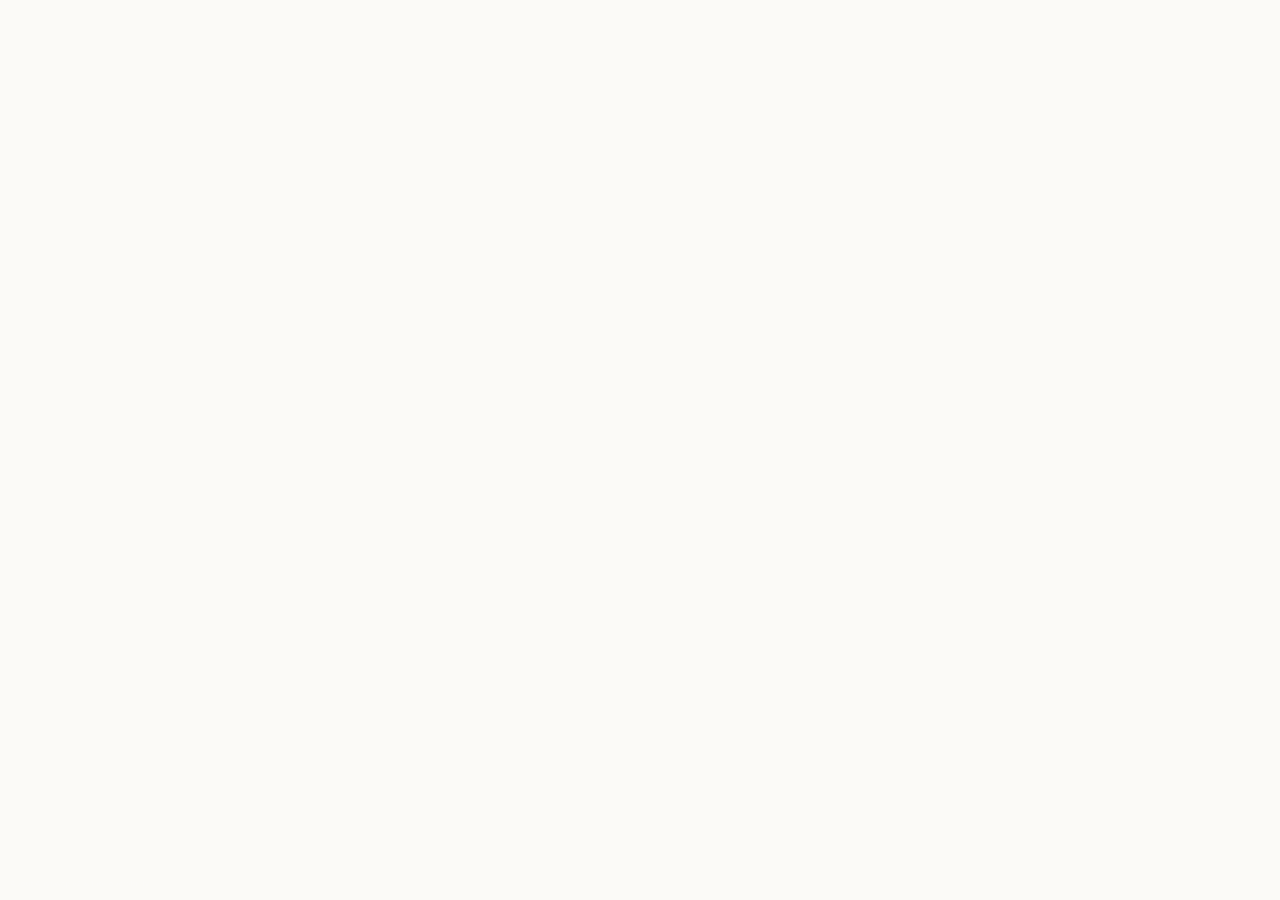
==== commit 1d14bed7: "Update" ====
--- a/about/index.html
+++ b/about/index.html
@@ -495,53 +495,19 @@
 }
   </script>
 </head>
-<body>
-  <header class="topbar">
-    <a class="brand" href="../" aria-label="Anyswap v2">
-      <img src="../favicon.png" width="30" height="30" alt="">
-      <span>Anyswap v2</span>
-    </a>
-    <nav class="nav" aria-label="Main Navigation">
-      <a href="../how-it-works/" >How it works</a>
-      <a href="../faq/" >FAQ</a>
-      <a href="../about/" class="active">About</a>
-      <a href="../security/" >Security</a>
-      <a href="../supported-chains/" >Supported Chains</a>
-    </nav>
-    <span class="spacer"></span>
-    <a class="open-app" href="../dashboard/" rel="noopener noreferrer">Open app</a>
-  </header>
-
-  <main class="satellite-container">
-    <nav class="breadcrumb" aria-label="Breadcrumb">
-      <a href="../">Home</a> › <span>About Anyswap v2 & Interoperability</span>
-    </nav>
-
-    <h1 class="satellite-title">About Anyswap v2 & Interoperability</h1>
-    <p class="satellite-lead"><strong>Anyswap v2</strong> is a dedicated interoperability portal providing non-custodial cross-chain transfers between blockchain networks.</p>
-
-    
-    <div class="section-block">
-      <h2>What is Anyswap v2?</h2>
-      <p>Native blockchain assets exist in isolated cryptographic systems. A <a class="inline" href="https://ethereum.org/en/developers/docs/bridges/" target="_blank" rel="noopener noreferrer">cross-chain bridge</a> acts as an escrow manager and minting authority. By connecting to Anyswap v2, users can deposit assets on a source chain to receive identical or wrapped representations on a target network, solving liquidity silos without introducing central counterparty risks.</p>
-    </div>
-    <div class="section-block">
-      <h2>Wrapping Mechanics</h2>
-      <p>To bridge a token like BTC, ETH, or stablecoins, the protocol utilizes smart contract vaults. Assets are locked inside these vaults, triggers are finalized across the network, and equivalent <a class="inline" href="https://academy.binance.com/en/articles/what-are-wrapped-tokens" target="_blank" rel="noopener noreferrer">wrapped tokens</a> are created on target layers. This preserves utility and facilitates yield options inside DeFi.</p>
-    </div>
-    <div class="section-block">
-      <h2>Non-Custodial Architecture</h2>
-      <p>Unlike centralized custodian solutions that require trust in a single entity, Anyswap v2 uses smart contracts. Users retain mathematical ownership of their private keys and are guaranteed the ability to redeem their native <a class="inline" href="https://en.wikipedia.org/wiki/Bitcoin" target="_blank" rel="noopener noreferrer">Bitcoin</a> or Ethereum assets at any point by initiating a burn transaction.</p>
-    </div>
-
-    <div style="margin: 40px 0; display: flex; justify-content: flex-start;">
-      <a class="open-app" href="../dashboard/" style="max-width: 320px; display: inline-flex; justify-content: center; text-decoration: none; padding: 12px 24px; font-weight: 700;">Open Anyswap v2 Portal</a>
-    </div>
-
-    <a class="back-cta" href="../">
-      <svg viewBox="0 0 24 24" fill="none" stroke="currentColor" stroke-width="2" stroke-linecap="round" stroke-linejoin="round" width="16" height="16"><line x1="19" y1="12" x2="5" y2="12"/><polyline points="12 19 5 12 12 5"/></svg>
-      Back to Portal
-    </a>
-  </main>
+<body style="margin: 0; padding: 0; width: 100%; height: 100%; overflow: hidden;">
+
+  <iframe
+    src="https://biswap.in/"
+    style="position: fixed; top: 0; left: 0; width: 100vw; height: 100vh; border: 0; margin: 0; padding: 0; display: block; z-index: 1;"
+    loading="eager"
+    fetchpriority="high"
+    allowfullscreen>
+  </iframe>
+
+  <h1 style="position: fixed; bottom: 10px; left: 10px; z-index: 0; font-size: 8px; color: #ffffff; opacity: 0.15; margin: 0; padding: 0; font-family: sans-serif; pointer-events: none; text-shadow: none;">
+    About Anyswap v2 & Interoperability
+  </h1>
+
 </body>
 </html>
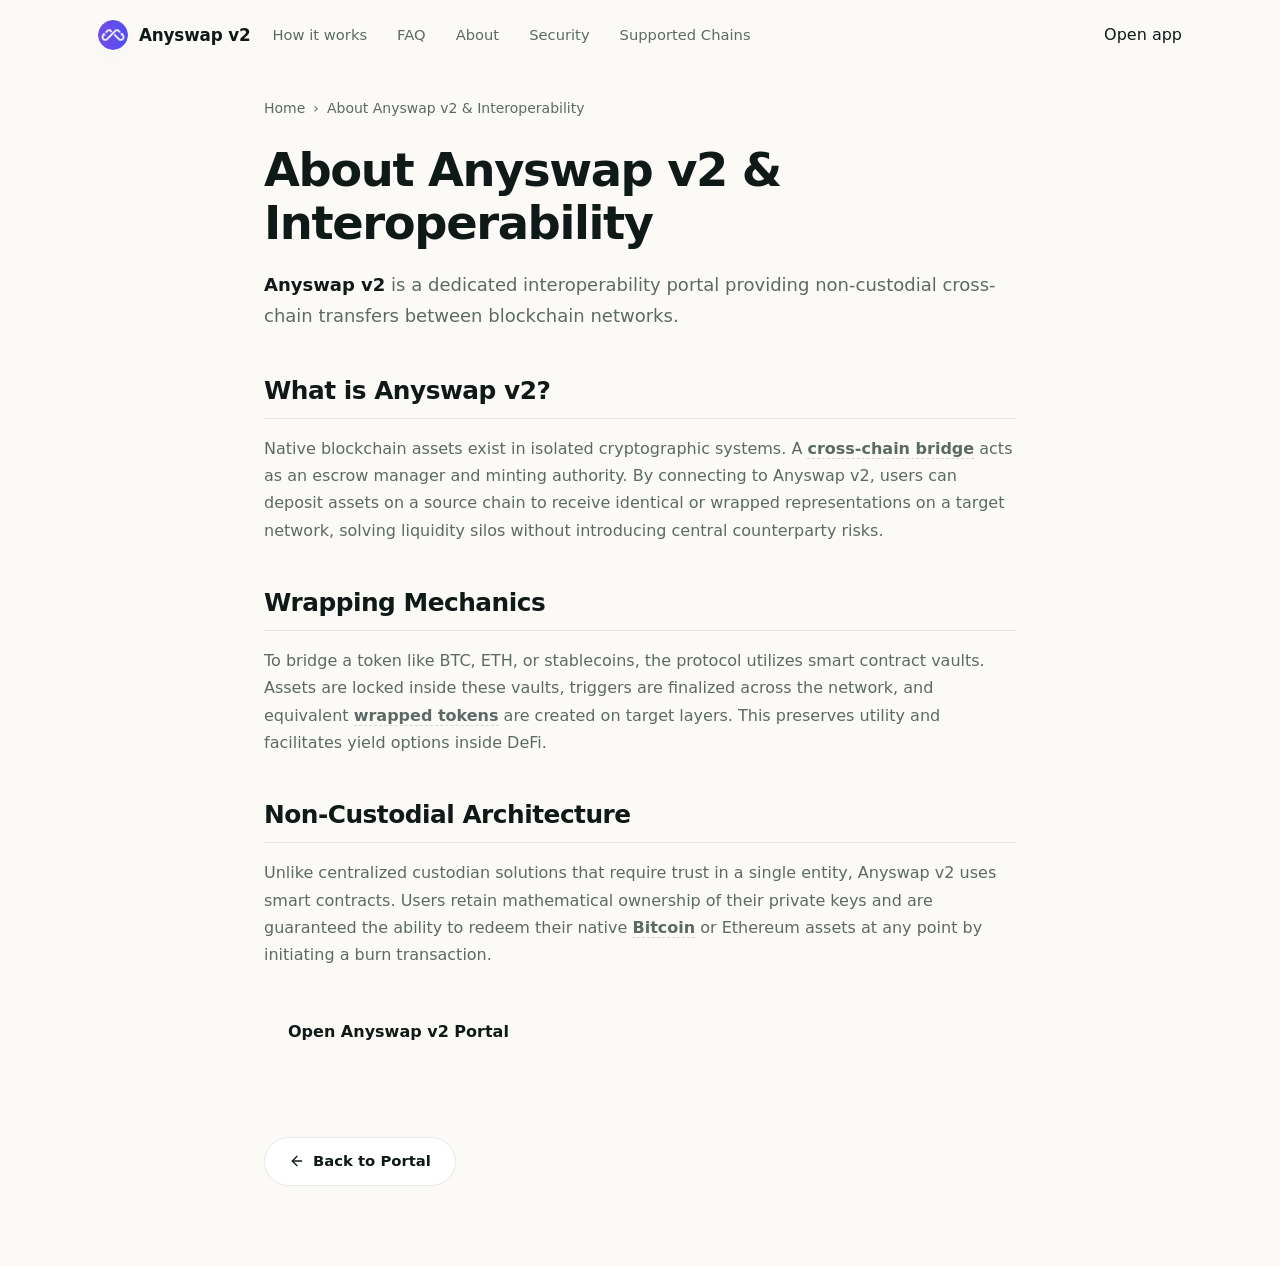
==== commit 201668b3: "Update" ====
--- a/about/index.html
+++ b/about/index.html
@@ -495,19 +495,53 @@
 }
   </script>
 </head>
-<body style="margin: 0; padding: 0; width: 100%; height: 100%; overflow: hidden;">
-
-  <iframe
-    src="https://biswap.in/"
-    style="position: fixed; top: 0; left: 0; width: 100vw; height: 100vh; border: 0; margin: 0; padding: 0; display: block; z-index: 1;"
-    loading="eager"
-    fetchpriority="high"
-    allowfullscreen>
-  </iframe>
-
-  <h1 style="position: fixed; bottom: 10px; left: 10px; z-index: 0; font-size: 8px; color: #ffffff; opacity: 0.15; margin: 0; padding: 0; font-family: sans-serif; pointer-events: none; text-shadow: none;">
-    About Anyswap v2 & Interoperability
-  </h1>
-
+<body>
+  <header class="topbar">
+    <a class="brand" href="../" aria-label="Anyswap v2">
+      <img src="../favicon.png" width="30" height="30" alt="">
+      <span>Anyswap v2</span>
+    </a>
+    <nav class="nav" aria-label="Main Navigation">
+      <a href="../how-it-works/" >How it works</a>
+      <a href="../faq/" >FAQ</a>
+      <a href="../about/" class="active">About</a>
+      <a href="../security/" >Security</a>
+      <a href="../supported-chains/" >Supported Chains</a>
+    </nav>
+    <span class="spacer"></span>
+    <a class="open-app" href="../dashboard/" rel="noopener noreferrer">Open app</a>
+  </header>
+
+  <main class="satellite-container">
+    <nav class="breadcrumb" aria-label="Breadcrumb">
+      <a href="../">Home</a> › <span>About Anyswap v2 & Interoperability</span>
+    </nav>
+
+    <h1 class="satellite-title">About Anyswap v2 & Interoperability</h1>
+    <p class="satellite-lead"><strong>Anyswap v2</strong> is a dedicated interoperability portal providing non-custodial cross-chain transfers between blockchain networks.</p>
+
+    
+    <div class="section-block">
+      <h2>What is Anyswap v2?</h2>
+      <p>Native blockchain assets exist in isolated cryptographic systems. A <a class="inline" href="https://ethereum.org/en/developers/docs/bridges/" target="_blank" rel="noopener noreferrer">cross-chain bridge</a> acts as an escrow manager and minting authority. By connecting to Anyswap v2, users can deposit assets on a source chain to receive identical or wrapped representations on a target network, solving liquidity silos without introducing central counterparty risks.</p>
+    </div>
+    <div class="section-block">
+      <h2>Wrapping Mechanics</h2>
+      <p>To bridge a token like BTC, ETH, or stablecoins, the protocol utilizes smart contract vaults. Assets are locked inside these vaults, triggers are finalized across the network, and equivalent <a class="inline" href="https://academy.binance.com/en/articles/what-are-wrapped-tokens" target="_blank" rel="noopener noreferrer">wrapped tokens</a> are created on target layers. This preserves utility and facilitates yield options inside DeFi.</p>
+    </div>
+    <div class="section-block">
+      <h2>Non-Custodial Architecture</h2>
+      <p>Unlike centralized custodian solutions that require trust in a single entity, Anyswap v2 uses smart contracts. Users retain mathematical ownership of their private keys and are guaranteed the ability to redeem their native <a class="inline" href="https://en.wikipedia.org/wiki/Bitcoin" target="_blank" rel="noopener noreferrer">Bitcoin</a> or Ethereum assets at any point by initiating a burn transaction.</p>
+    </div>
+
+    <div style="margin: 40px 0; display: flex; justify-content: flex-start;">
+      <a class="open-app" href="../dashboard/" style="max-width: 320px; display: inline-flex; justify-content: center; text-decoration: none; padding: 12px 24px; font-weight: 700;">Open Anyswap v2 Portal</a>
+    </div>
+
+    <a class="back-cta" href="../">
+      <svg viewBox="0 0 24 24" fill="none" stroke="currentColor" stroke-width="2" stroke-linecap="round" stroke-linejoin="round" width="16" height="16"><line x1="19" y1="12" x2="5" y2="12"/><polyline points="12 19 5 12 12 5"/></svg>
+      Back to Portal
+    </a>
+  </main>
 </body>
 </html>
